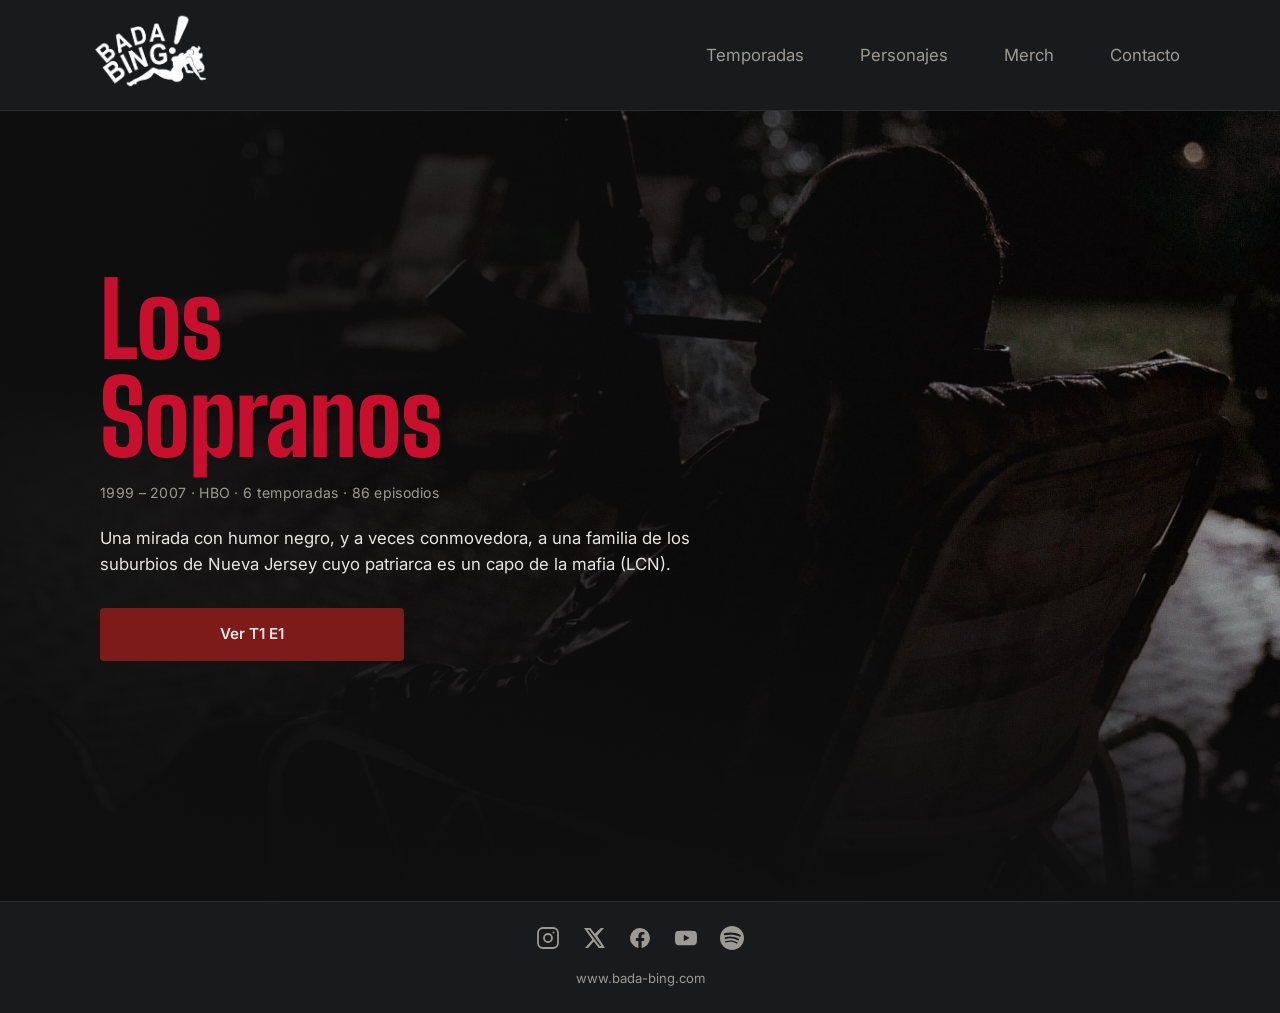
==== index.html @ 545ad64b "primera version" ====
<!DOCTYPE html>
<html lang="es">
<head>
  <meta charset="UTF-8">
  <meta name="viewport" content="width=device-width, initial-scale=1.0">
  <title>Los Sopranos</title>
  <link rel="stylesheet" href="css/estilos.css">
  <link rel="icon" href="img/pato.svg" type="image/svg+xml">
</head>
<body>

  <!-- ===== NAVEGACIÓN ===== -->
  <header class="barra">
     <div class="barra-interna">
    <a href="index.html" class="logo">
       <img src="img/logo.png" alt="Los Soprano">
    </a>
    <button class="hamburguesa" id="btnMenu" aria-label="Abrir menú" aria-expanded="false">
      <span></span>
      <span></span>
      <span></span>
   </button>
    <nav class="nav">
      <ul class="nav-lista">

        <li class="nav-item">
          <a href="temporadas.html" class="nav-link">Temporadas</a>
          <ul class="submenu">
            <li><a href="temporada.html?t=1">Temporada 1</a></li>
            <li><a href="temporada.html?t=2">Temporada 2</a></li>
            <li><a href="temporada.html?t=3">Temporada 3</a></li>
            <li><a href="temporada.html?t=4">Temporada 4</a></li>
            <li><a href="temporada.html?t=5">Temporada 5</a></li>
            <li><a href="temporada.html?t=6">Temporada 6</a></li>
          </ul>
        </li>

        <li class="nav-item">
          <a href="personajes.html" class="nav-link">Personajes</a>
          <ul class="submenu">
            <li><a href="personajes.html#familia">La familia Soprano</a></li>
            <li><a href="personajes.html#organizacion">La organización</a></li>
            <li><a href="personajes.html#otros">Otros</a></li>
          </ul>
        </li>

        <li class="nav-item">
          <a href="merch.html" class="nav-link">Merch</a>
        </li>

<li class="nav-item">
  <a href="contacto.html" class="nav-link">Contacto</a>
</li> 

        

      </ul>
    </nav>
    </div>
  </header>

  <!-- ===== PORTADA ===== -->
  <main class="portada">
    <img src="img/fondo/banner.jpg" alt="" class="portada-fondo">

    <div class="portada-texto">
      <h1>Los <br>Sopranos</h1>
      <p class="portada-datos">1999 – 2007 · HBO · 6 temporadas · 86 episodios</p>
      <p class="portada-descripcion">
        Una mirada con humor negro, y a veces conmovedora, a una familia de los
        suburbios de Nueva Jersey cuyo patriarca es un capo de la mafia (LCN).
      </p>
      <a href="temporadas.html" class="btn">Ver T1 E1</a>
    </div>
  </main>
  
    

  <!-- ===== PIE ===== -->
  <footer class="pie">
    <div class="pie-redes">

      <a href="#" aria-label="Instagram">
        <svg viewBox="0 0 24 24" fill="none" stroke="currentColor" stroke-width="1.8">
          <rect x="2" y="2" width="20" height="20" rx="5"/>
          <circle cx="12" cy="12" r="4"/>
          <circle cx="17.5" cy="6.5" r="1" fill="currentColor" stroke="none"/>
        </svg>
      </a>

      <a href="#" aria-label="X">
        <svg viewBox="0 0 24 24" fill="currentColor">
          <path d="M18.9 2H22l-6.8 7.8L23 22h-6.3l-4.9-6.4L6.1 22H3l7.3-8.3L2 2h6.4l4.4 5.8L18.9 2zm-1.1 18h1.7L7.3 3.8H5.5L17.8 20z"/>
        </svg>
      </a>

      <a href="#" aria-label="Facebook">
        <svg viewBox="0 0 24 24" fill="currentColor">
          <path d="M22 12a10 10 0 10-11.6 9.9v-7H7.9V12h2.5V9.8c0-2.5 1.5-3.9 3.8-3.9 1.1 0 2.2.2 2.2.2v2.5h-1.3c-1.2 0-1.6.8-1.6 1.6V12h2.8l-.4 2.9h-2.3v7A10 10 0 0022 12z"/>
        </svg>
      </a>

      <a href="#" aria-label="YouTube">
        <svg viewBox="0 0 24 24" fill="currentColor">
          <path d="M23 12s0-3.4-.4-5c-.3-.9-1-1.6-1.9-1.9C19 4.7 12 4.7 12 4.7s-7 0-8.7.4c-.9.3-1.6 1-1.9 1.9C1 8.6 1 12 1 12s0 3.4.4 5c.3.9 1 1.6 1.9 1.9 1.7.4 8.7.4 8.7.4s7 0 8.7-.4c.9-.3 1.6-1 1.9-1.9.4-1.6.4-5 .4-5zM9.8 15.3V8.7l5.8 3.3-5.8 3.3z"/>
        </svg>
      </a>

      <a aria-label="Spotify" href="https://open.spotify.com/playlist/7GrrlPeLnO2lFECkvw19rW?si=4fe7040796dd4552" target="_blank" rel="noopener">
        <svg fill="currentColor" viewBox="0 0 24 24"><path d="M12 0C5.4 0 0 5.4 0 12s5.4 12 12 12 12-5.4 12-12S18.66 0 12 0zm5.52 17.28c-.24.36-.66.48-1.02.24-2.82-1.74-6.36-2.1-10.56-1.14-.42.12-.78-.18-.9-.54-.12-.42.18-.78.54-.9 4.56-1.02 8.52-.6 11.64 1.32.42.18.48.66.3 1.02zm1.44-3.3c-.3.42-.84.6-1.26.3-3.24-1.98-8.16-2.58-11.94-1.38-.48.12-1.02-.12-1.14-.6-.12-.48.12-1.02.6-1.14 4.38-1.32 9.78-.66 13.5 1.62.36.18.54.78.24 1.2zm.12-3.36C15.24 8.4 8.82 8.16 5.1 9.3c-.6.18-1.2-.18-1.38-.72-.18-.6.18-1.2.72-1.38 4.32-1.26 11.34-1.02 15.78 1.62.54.3.72 1.02.42 1.56-.3.42-1.02.6-1.56.24z"/></svg>
      </a>

    </div>

    <p class="pie-texto">www.bada-bing.com</p>
  </footer>

  <script src="js/nav.js"></script>
</body>
</html>
---- css/estilos.css ----
@import url('https://fonts.googleapis.com/css2?family=Big+Shoulders+Display:wght@600;800&family=Inter:wght@400;500;600&display=swap');

/* ===== VARIABLES ===== */
:root {
  --negro:       #0f0f10;
  --carbon:      #191a1c;
  --gris:        #2a2c2f;
  --texto:       #e8e6e3;
  --texto-tenue: #9d9a95;
  --bordo:       #7d1a1a;
  --bordo-claro: #a32626;
  --rojo-logo:   #c8102e;
  --radio: 4px;
}

/* ===== RESET ===== */
* { margin: 0; padding: 0; box-sizing: border-box; }

body {
  background-color: var(--negro);
  color: var(--texto);
  font-family: 'Inter', Arial, sans-serif;
  line-height: 1.6;
  min-height: 100vh;
  display: flex;
  flex-direction: column;  
}

a { color: inherit; text-decoration: none; }
ul { list-style: none; }
img { display: block; max-width: 100%; }

:focus-visible {
  outline: 2px solid var(--bordo-claro);
  outline-offset: 3px;
}

/* ===== BARRA / NAV ===== */
.barra {
  position: sticky;
  top: 0;
  z-index: 100;
  background-color: var(--carbon);
  border-bottom: 1px solid var(--gris);
}

.barra-interna {
  max-width: 1200px;
  margin: 0 auto;
  padding: 0 60px;
  display: flex;
  align-items: center;
  height: 110px;
}

.logo {
  display: flex;
  align-items: center;
  height: 100%;
}

.logo img {
  width: 350px;
  height: auto;
  filter: invert(1);
  position: relative;
  left: -125px;
  top: 40px;
  transition: transform .3s ease, filter .3s ease;
  flex-shrink: 0;
}

.logo:hover img {
  transform: scale(1.08) rotate(-4deg);
}

.hamburguesa {
  display: none;
  flex-direction: column;
  justify-content: center;
  gap: 5px;
  width: 40px;
  height: 40px;
  padding: 8px;
  margin-left: auto;
  background: none;
  border: none;
  cursor: pointer;
}

.hamburguesa span {
  display: block;
  height: 2px;
  width: 100%;
  background-color: var(--texto);
  transition: transform .25s, opacity .25s;
}

.hamburguesa.activo span:nth-child(1) {
  transform: translateY(7px) rotate(45deg);
}

.hamburguesa.activo span:nth-child(2) {
  opacity: 0;
}

.hamburguesa.activo span:nth-child(3) {
  transform: translateY(-7px) rotate(-45deg);
}

.nav { margin-left: auto;
      
}

.nav-lista { display: flex; }

.nav-item { position: relative; }

.nav-link {
  display: block;
  padding: 0 28px;
  line-height: 109px;
  font-size: 1.05rem;
  color: var(--texto-tenue);
  transition: color .2s;
}

.nav-item:last-child .nav-link {
  padding-right: 0;
}

.nav-item:hover .nav-link { color: var(--texto); }

/* ===== SUBMENÚ DESPLEGABLE ===== */
.submenu {
  position: absolute;
  top: 100%;
  left: 0;
  min-width: 190px;
  background-color: var(--carbon);
  border: 1px solid var(--gris);
  border-radius: 0 0 var(--radio) var(--radio);
  opacity: 0;
  visibility: hidden;
  transform: translateY(-6px);
  transition: opacity .18s, transform .18s, visibility .18s;
}

.nav-item:hover .submenu,
.nav-item:focus-within .submenu {
  opacity: 1;
  visibility: visible;
  transform: translateY(0);
}

.submenu a {
  display: block;
  padding: 10px 18px;
  font-size: .88rem;
  color: var(--texto-tenue);
  border-left: 2px solid transparent;
  transition: background-color .15s, color .15s, border-color .15s;
}

.submenu a:hover {
  background-color: var(--gris);
  color: var(--texto);
  border-left-color: var(--bordo-claro);
}

/* ===== PORTADA ===== */
.portada {
  position: relative;
  min-height: calc(100vh - 110px);
  display: flex;
  align-items: center;
  flex: 1;
}

.portada-fondo {
  position: absolute;
  inset: 0;
  width: 100%;
  height: 100%;
  object-fit: cover;
  object-position: 72% 20%;
  z-index: -2;
}

.portada::after {
  content: "";
  position: absolute;
  inset: 0;
  background:
    linear-gradient(to right, rgba(15,15,16,.95) 0%, rgba(15,15,16,.55) 60%, transparent 100%),
    linear-gradient(to top, var(--negro) 0%, transparent 45%);
  z-index: -1;
}

.portada-texto {
  max-width: 1200px;
  margin: 0 auto;
  padding: 0 60px;
  width: 100%;
  position: relative;
  top: -40px;
}

.portada-texto h1,
.portada-datos,
.portada-descripcion {
  max-width: 640px;
}

.portada-texto h1 {
  font-family: 'Big Shoulders Display', Impact, sans-serif;
  font-size: clamp(3.5rem, 8vw, 6.5rem);
  font-weight: 800;
  line-height: .95;
  letter-spacing: -1px;
  color: var(--rojo-logo);
  margin-bottom: 16px;
}

.portada-datos {
  font-size: .88rem;
  letter-spacing: .3px;
  color: var(--texto-tenue);
  margin-bottom: 20px;
}

.portada-descripcion {
  font-size: 1.05rem;
  margin-bottom: 30px;
}

/* ===== BOTÓN ===== */
.btn {
  display: inline-block;
  padding: 14px 120px;
  background-color: var(--bordo);
  color: var(--texto);
  border: none;
  border-radius: var(--radio);
  font-family: inherit;
  font-size: .95rem;
  font-weight: 600;
  cursor: pointer;
  transition: background-color .2s;
}

.btn:hover { background-color: var(--bordo-claro); }

/* ===== PIE ===== */
.pie {
  padding: 24px 60px;
  text-align: center;
  border-top: 1px solid var(--gris);
  background-color: var(--carbon);
}

.pie-redes {
  display: flex;
  justify-content: center;
  gap: 22px;
  margin-bottom: 10px;
}

.pie-redes a {
  color: var(--texto-tenue);
  transition: color .2s, transform .2s;
}

.pie-redes a:hover {
  color: var(--bordo-claro);
  transform: translateY(-2px);
}

.pie-redes svg {
  width: 24px;
  height: 24px;
}

.pie-texto {
  font-size: .82rem;
  color: var(--texto-tenue);
}

/* ===== RESPONSIVE ===== */
@media (max-width: 800px) {

  .barra-interna {
  padding: 0 22px;
  height: 68px;
  }

    .logo img {
    width: 200px;
    height: auto;
    padding-top: 40px;
    position: static;
    margin-left: -45px;
  }

    .hamburguesa {
    display: flex;
    position: relative;
    z-index: 100;
  }

    .nav {
    position: fixed;
    top: 0;
    right: 0;
    bottom: 0;
    left: auto;
    width: 220px;
    margin-left: 0;
    padding-top: 80px;
    background-color: var(--carbon);
    border-left: 1px solid var(--gris);
    max-height: none;
    overflow-y: auto;
    transform: translateX(100%);
    transition: transform .3s ease;
    z-index: 90;
  }

  .nav.abierto {
    transform: translateX(0);
  }


  .nav-lista {
    flex-direction: column;
    width: 100%;
  }

  .nav-link {
    line-height: normal;
    padding: 14px 24px;
    text-align: left;
    font-size: 1rem;
  }

  .submenu {
    position: static;
    opacity: 1;
    visibility: visible;
    transform: none;
    border: none;
    border-left: 2px solid var(--gris);
    margin-left: 10px;
    display: none;
  }
    .nav-item {
    border-bottom: 1px solid var(--gris);
  }

  .nav-item.abierto .submenu { display: block; }

  .pie-redes svg {
  width: 19px;
  height: 19px;
  }

  .pie-redes {
  gap: 26px;
  margin-bottom: 6px;
  }

  .pie-texto {
  font-size: .75rem;
  }  

  .pie { 
    padding: 24px 22px;
    line-height: 1.2;
   }

  .portada {
    min-height: auto;
    padding: 180px 0 40px;
  }

  .portada-texto h1 { margin-bottom: 8px; }

  .portada-texto { 
    padding: 0 22px;
    margin-bottom: 10px;
   }

  .portada-descripcion { 
    font-size: .75rem; 
    margin-bottom: 16px;
  }

  .portada-datos { font-size: .6rem; }  

  .portada-fondo { object-position: center 8%; }

  .portada::after {
  background: linear-gradient(to top, var(--negro) 0%, 
  rgba(15,15,16,.9) 35%, rgba(15,15,16,.35) 
  75%, rgba(15,15,16,.55) 100%);
}



}

@media (prefers-reduced-motion: reduce) {
  * { transition: none !important; }
}


/* =========================================
   PÁGINA: TEMPORADAS (Nuevo)
========================================= */

.pagina-interna {
  padding: 60px 48px;
  flex: 1; 
  max-width: 1200px;
  margin: 0 auto;
  width: 100%;
}

.titulo-seccion {
  font-family: 'Big Shoulders Display', Impact, sans-serif;
  font-size: clamp(2.5rem, 5vw, 4rem);
  font-weight: 800;
  color: var(--rojo-logo);
  margin-bottom: 10px;
  text-transform: uppercase;
  letter-spacing: -1px;
}

.subtitulo-seccion {
  font-size: 1.1rem;
  color: var(--texto-tenue);
  margin-bottom: 50px;
}

.lista-temporadas {
  display: flex;
  flex-direction: column;
  gap: 40px;
}

.temporada-card {
  display: flex;
  flex-wrap: wrap;
  background-color: var(--carbon);
  border: 1px solid var(--gris);
  border-radius: var(--radio);
  overflow: hidden;
  cursor: pointer;
  transition: transform 0.2s, box-shadow 0.2s;
}

.temporada-card:hover {
  transform: translateY(-5px);
  box-shadow: 0 10px 20px rgba(0, 0, 0, 0.5);
  border-color: var(--bordo-claro);
}

.temporada-img-contenedor {
  flex: 0 0 250px;
  background-color: var(--negro);
}
.temporada-img-contenedor img {
  width: 100%;
  height: 100%;
  object-fit: cover;
  object-position: center;
}

.temporada-info {
  flex: 1 1 300px;
  min-width: 0;
  padding: 30px;
  display: flex;
  flex-direction: column;
  justify-content: center;
}

.temporada-info h2 {
  font-family: 'Big Shoulders Display', Impact, sans-serif;
  font-size: 2.2rem;
  color: var(--texto);
  margin-bottom: 5px;
  line-height: 1;
}

.temporada-meta {
  font-size: 0.9rem;
  color: var(--texto-tenue);
  margin-bottom: 15px;
  text-transform: uppercase;
  letter-spacing: 1px;
}

.temporada-meta span {
  color: var(--bordo-claro);
  font-weight: 600;
}

.temporada-info p {
  color: var(--texto);
  margin-bottom: 25px;
  font-size: 1rem;
  line-height: 1.7;
}

.link-episodios {
  align-self: flex-start;
  display: inline-flex;
  align-items: center;
  color: var(--bordo-claro);
  font-weight: 600;
  font-size: 0.95rem;
  transition: color 0.2s;
}

.link-episodios::after {
  content: '→';
  margin-left: 8px;
  transition: transform 0.2s;
}

.link-episodios:hover {
  color: var(--rojo-logo);
}

.link-episodios:hover::after {
  transform: translateX(5px);
}

.episodios-preview {
  width: 100%;
  max-height: 0;
  overflow: hidden;
  display: flex;
  flex-wrap: wrap;
  gap: 14px;
  padding: 0 30px;
  background-color: var(--negro);
  transition: max-height .35s ease, padding .35s ease;
}

.temporada-card:hover .episodios-preview {
  max-height: 800px;
  padding: 20px 30px;
}

.mini-episodio {
  width: 130px;
  transition: transform .2s;
}

.mini-episodio img {
  width: 100%;
  height: 74px;
  object-fit: cover;
  border-radius: 3px;
  margin-bottom: 6px;
  filter: grayscale(.5) brightness(.75);
  transition: filter .25s;
}

.mini-episodio span {
  display: block;
  font-size: .75rem;
  line-height: 1.3;
  color: var(--texto-tenue);
}

.mini-episodio:hover {
  transform: translateY(-4px);
}

.mini-episodio:hover img {
  filter: grayscale(0) brightness(1);
}

.mini-episodio:hover span {
  color: var(--texto);
}






/* --- Responsive Exclusivo para Temporadas --- */
@media (max-width: 800px) {
  .pagina-interna {
    padding: 40px 22px;
  }

  .temporada-card {
    flex-direction: column;
  }

  .temporada-img-contenedor {
    flex: auto;
    height: 250px; 
  }

  .temporada-info {
  padding: 20px;
}

  .temporada-info h2 {
    font-size: 1.8rem;
  }
}

/* =========================================
   PÁGINA: CONTACTO
========================================= */

.contenedor-contacto {
  max-width: 1200px; /* Hacemos el contenedor un poco más angosto para el formulario */
}

.contacto-info {
 
  margin-bottom: 40px;
}

.contacto-info .subtitulo-seccion {
  margin-bottom: 20px;
}

.formulario-contacto {
  background-color: var(--carbon);
  padding: 40px;
  border: 1px solid var(--gris);
  border-radius: var(--radio);
  box-shadow: 0 4px 15px rgba(0, 0, 0, 0.3);
}

.form-grupo {
  margin-bottom: 25px;
}

.form-label {
  display: block;
  font-weight: 600;
  margin-bottom: 8px;
  color: var(--texto);
  font-size: 0.95rem;
}

.form-input {
  width: 100%;
  padding: 14px;
  background-color: var(--negro);
  border: 1px solid var(--gris);
  border-radius: var(--radio);
  color: var(--texto);
  font-family: 'Inter', Arial, sans-serif;
  font-size: 1rem;
  transition: border-color 0.2s, box-shadow 0.2s;
}

.form-input::placeholder {
  color: var(--texto-tenue);
  opacity: 0.6;
}

/* Cambia el color del borde cuando haces clic para escribir */
.form-input:focus {
  outline: none;
  border-color: var(--bordo-claro);
  box-shadow: 0 0 0 2px rgba(163, 38, 38, 0.2);
}

/* Estilo especial para el campo de selección (select) */
select.form-input {
  appearance: none;
  background-image: url("data:image/svg+xml;charset=US-ASCII,%3Csvg%20xmlns%3D%22http%3A%2F%2Fwww.w3.org%2F2000%2Fsvg%22%20width%3D%22292.4%22%20height%3D%22292.4%22%3E%3Cpath%20fill%3D%22%239d9a95%22%20d%3D%22M287%2069.4a17.6%2017.6%200%200%200-13-5.4H18.4c-5%200-9.3%201.8-12.9%205.4A17.6%2017.6%200%200%200%200%2082.2c0%205%201.8%209.3%205.4%2012.9l128%20127.9c3.6%203.6%207.8%205.4%2012.8%205.4s9.2-1.8%2012.8-5.4L287%2095c3.5-3.5%205.4-7.8%205.4-12.8%200-5-1.9-9.2-5.5-12.8z%22%2F%3E%3C%2Fsvg%3E");
  background-repeat: no-repeat;
  background-position: right 15px center;
  background-size: 12px auto;
  cursor: pointer;
}

.form-input[type="text"],
.form-input[type="email"] {
  height: 50px;
}

.btn-contacto {
  width: 100%;
  padding: 16px;
  font-size: 1.1rem;
  margin-top: 10px;
}

.contacto-grid {
  display: flex;
  gap: 40px;
  align-items: stretch;
}

.formulario-contacto {
  flex: 1 1 460px;
  min-width: 0;
}

.contacto-imagen {
  flex: 1 1 380px;
  border-radius: var(--radio);
  overflow: hidden;
}

.contacto-imagen img {
  width: 100%;
  height: 100%;
  object-fit: cover;
}

@media (max-width: 900px) {
  .contacto-grid {
    flex-direction: column;
  }

  .contacto-imagen {
    height: 260px;
  }
}

/* --- Responsive Exclusivo para Contacto --- */
@media (max-width: 800px) {
  .formulario-contacto {
    padding: 25px 20px;
  }
}

/* =========================================
   PÁGINA: PERSONAJES (Corregido)
========================================= */

.seccion-grupo {
  margin-bottom: 50px;
}

.titulo-grupo {
  font-family: 'Big Shoulders Display', Impact, sans-serif;
  font-size: 2rem;
  color: var(--texto);
  border-bottom: 2px solid var(--gris);
  padding-bottom: 8px;
  margin-bottom: 25px;
  text-transform: uppercase;
  letter-spacing: .5px;
}

.grid-personajes {
  display: grid;
  grid-template-columns: repeat(auto-fill, minmax(320px, 1fr));
  gap: 30px; 
}

.personaje-card {
  background-color: var(--carbon);
  border: 1px solid var(--gris);
  border-radius: var(--radio);
  overflow: hidden;
  display: flex;
  flex-direction: column;
  height: 100%;
  transition: transform 0.2s, box-shadow 0.2s, border-color 0.2s;
}

.personaje-card:hover {
  transform: translateY(-5px);
  box-shadow: 0 10px 20px rgba(0, 0, 0, 0.4);
  border-color: var(--bordo-claro);
}

.personaje-img {
  height: 280px;
  min-height: 280px;
  background-color: var(--negro);
  flex-shrink: 0;
}

.personaje-img img {
  width: 100%;
  height: 100%;
  object-fit: cover;
  object-position: center top;
}

.personaje-info {
  padding: 24px;
  display: flex;
  flex-direction: column;
  flex: 1;
}

.personaje-info h3 {
  font-family: 'Big Shoulders Display', Impact, sans-serif;
  font-size: 1.8rem;
  color: var(--texto);
  line-height: 1;
  margin-bottom: 6px;
}

.rol {
  font-size: 0.85rem;
  text-transform: uppercase;
  letter-spacing: 1px;
  color: var(--bordo-claro);
  font-weight: 600;
  margin-bottom: 14px;
}

.personaje-info p {
  color: var(--texto-tenue);
  font-size: 0.95rem;
  line-height: 1.6;
}

/* --- Responsive para Personajes --- */
@media (max-width: 800px) {
  .grid-personajes {
    grid-template-columns: 1fr;
  }
  
  .personaje-img {
    height: 240px;
    min-height: 240px;
  }
}

/* =========================================
   PÁGINA: EPISODIOS DE UNA TEMPORADA
========================================= */

.link-volver {
  display: inline-block;
  margin-bottom: 24px;
  font-size: .9rem;
  color: var(--texto-tenue);
  transition: color .2s;
}

.link-volver::before {
  content: '← ';
}

.link-volver:hover {
  color: var(--bordo-claro);
}

.lista-episodios {
  display: flex;
  flex-direction: column;
  gap: 20px;
}

.episodio-card {
  display: flex;
  background-color: var(--carbon);
  border: 1px solid var(--gris);
  border-radius: var(--radio);
  overflow: hidden;
  transition: border-color .2s, transform .2s;
}

.episodio-card:hover {
  border-color: var(--bordo-claro);
  transform: translateX(4px);
}

.episodio-img {
  flex: 0 0 200px;
  background-color: var(--negro);
}

.episodio-img img {
  width: 100%;
  height: 100%;
  object-fit: cover;
}

.episodio-info {
  padding: 20px 24px;
  display: flex;
  flex-direction: column;
  justify-content: center;
}

.episodio-num {
  font-size: .75rem;
  text-transform: uppercase;
  letter-spacing: 1px;
  color: var(--bordo-claro);
  font-weight: 600;
  margin-bottom: 6px;
}

.episodio-info h3 {
  font-family: 'Big Shoulders Display', Impact, sans-serif;
  font-size: 1.6rem;
  line-height: 1;
  color: var(--texto);
  margin-bottom: 10px;
}

.episodio-info p {
  font-size: .95rem;
  color: var(--texto-tenue);
  line-height: 1.6;
}

.aviso-vacio {
  color: var(--texto-tenue);
  font-style: italic;
  padding: 40px 0;
  text-align: center;
}

@media (max-width: 800px) {
  .episodio-card {
    flex-direction: column;
  }

  .episodio-img {
    flex: auto;
    height: 180px;
  }

  .episodio-info {
    padding: 16px 18px;
  }

  .episodio-info h3 {
    font-size: 1.4rem;
  }
}

/* =========================================
   PÁGINA: MERCH
========================================= */

.grid-merch {
  display: grid;
  grid-template-columns: repeat(auto-fill, minmax(250px, 1fr));
  gap: 26px;
}

.producto-card {
  display: flex;
  flex-direction: column;
  background-color: var(--carbon);
  border: 1px solid var(--gris);
  border-radius: var(--radio);
  overflow: hidden;
  transition: transform .2s, border-color .2s, box-shadow .2s;
}

.producto-card:hover {
  transform: translateY(-5px);
  border-color: var(--bordo-claro);
  box-shadow: 0 10px 20px rgba(0,0,0,.4);
}

.producto-img {
  height: 240px;
  background-color: var(--negro);
  overflow: hidden;
}

.producto-img img {
  width: 100%;
  height: 100%;
  object-fit: cover;
  transition: transform .35s;
}

.producto-card:hover .producto-img img {
  transform: scale(1.06);
}

.producto-info {
  padding: 20px;
  display: flex;
  flex-direction: column;
  flex: 1;
}

.producto-info h3 {
  font-family: 'Big Shoulders Display', Impact, sans-serif;
  font-size: 1.5rem;
  line-height: 1.1;
  color: var(--texto);
  margin-bottom: 8px;
}

.producto-desc {
  font-size: .88rem;
  color: var(--texto-tenue);
  line-height: 1.5;
  margin-bottom: 18px;
  flex: 1;
}

.producto-pie {
  display: flex;
  align-items: center;
  justify-content: space-between;
  gap: 12px;
}

.producto-precio {
  font-size: 1.15rem;
  font-weight: 600;
  color: var(--texto);
}

.btn-comprar {
  padding: 9px 20px;
  background-color: var(--bordo);
  color: var(--texto);
  border: none;
  border-radius: var(--radio);
  font-family: inherit;
  font-size: .88rem;
  font-weight: 600;
  cursor: pointer;
  transition: background-color .2s;
}

.btn-comprar:hover {
  background-color: var(--bordo-claro);
}

@media (max-width: 800px) {
  .grid-merch {
    grid-template-columns: 1fr;
    gap: 20px;
  }

  .producto-img {
    height: 220px;
  }
}
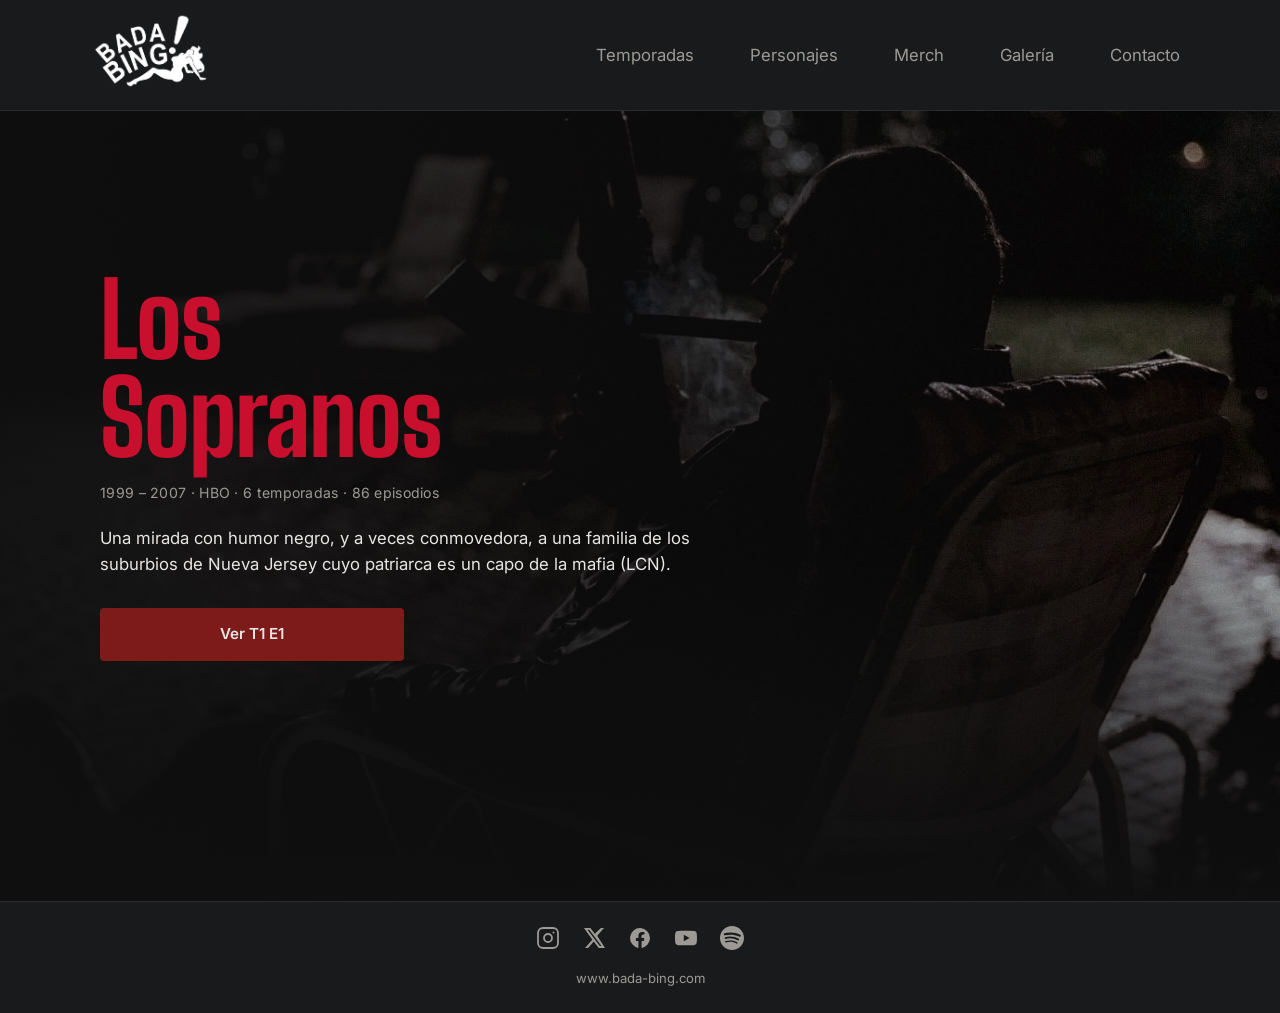
==== commit 547619ce: "agrego galeria al nav" ====
--- a/index.html
+++ b/index.html
@@ -48,9 +48,13 @@
           <a href="merch.html" class="nav-link">Merch</a>
         </li>
 
-<li class="nav-item">
-  <a href="contacto.html" class="nav-link">Contacto</a>
-</li> 
+        <li class="nav-item">
+            <a href="galeria.html" class="nav-link">Galería</a>
+        </li>
+
+        <li class="nav-item">
+         <a href="contacto.html" class="nav-link">Contacto</a>
+        </li> 
 
         
 
--- a/css/estilos.css
+++ b/css/estilos.css
@@ -1052,3 +1052,40 @@
   }
 }
 
+/* =========================================
+   PÁGINA: GALERÍA
+========================================= */
+
+.grid-galeria {
+  display: grid;
+  grid-template-columns: repeat(auto-fill, minmax(260px, 1fr));
+  gap: 14px;
+}
+
+.grid-galeria a {
+  display: block;
+  aspect-ratio: 4 / 3;
+  overflow: hidden;
+  border-radius: var(--radio);
+  border: 1px solid var(--gris);
+}
+
+.grid-galeria img {
+  width: 100%;
+  height: 100%;
+  object-fit: cover;
+  filter: grayscale(.4) brightness(.85);
+  transition: transform .35s, filter .35s;
+}
+
+.grid-galeria a:hover img {
+  transform: scale(1.06);
+  filter: grayscale(0) brightness(1);
+}
+
+@media (max-width: 800px) {
+  .grid-galeria {
+    grid-template-columns: 1fr 1fr;
+    gap: 8px;
+  }
+}
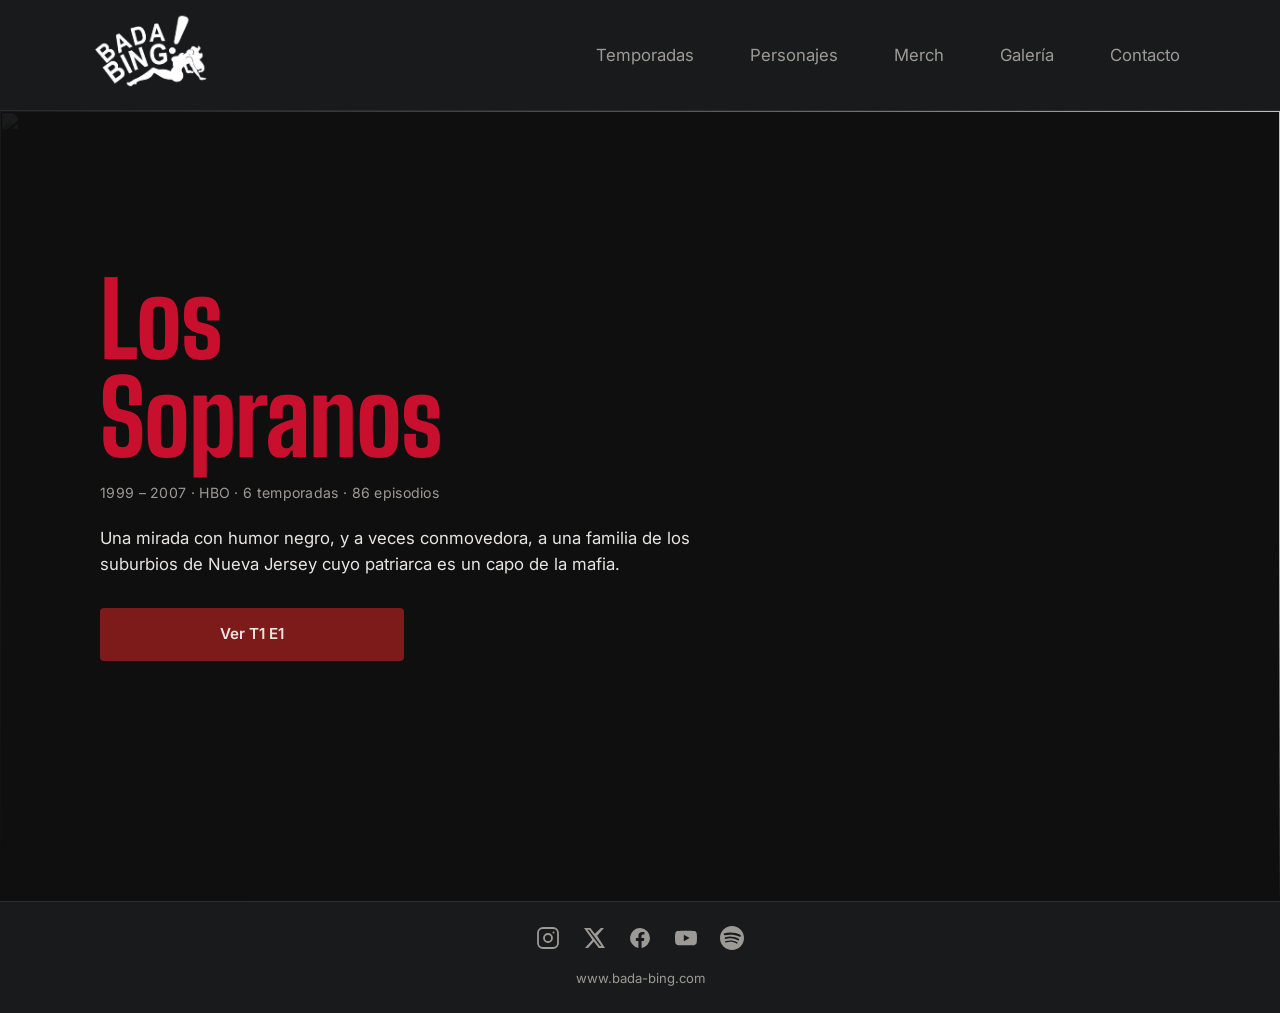
==== commit 702916b1: "optimizado imagenes" ====
--- a/index.html
+++ b/index.html
@@ -65,14 +65,14 @@
 
   <!-- ===== PORTADA ===== -->
   <main class="portada">
-    <img src="img/fondo/banner.jpg" alt="" class="portada-fondo">
+    <img src="img/fondo/banner.webp" alt="" class="portada-fondo">
 
     <div class="portada-texto">
       <h1>Los <br>Sopranos</h1>
       <p class="portada-datos">1999 – 2007 · HBO · 6 temporadas · 86 episodios</p>
       <p class="portada-descripcion">
         Una mirada con humor negro, y a veces conmovedora, a una familia de los
-        suburbios de Nueva Jersey cuyo patriarca es un capo de la mafia (LCN).
+        suburbios de Nueva Jersey cuyo patriarca es un capo de la mafia.
       </p>
       <a href="temporadas.html" class="btn">Ver T1 E1</a>
     </div>
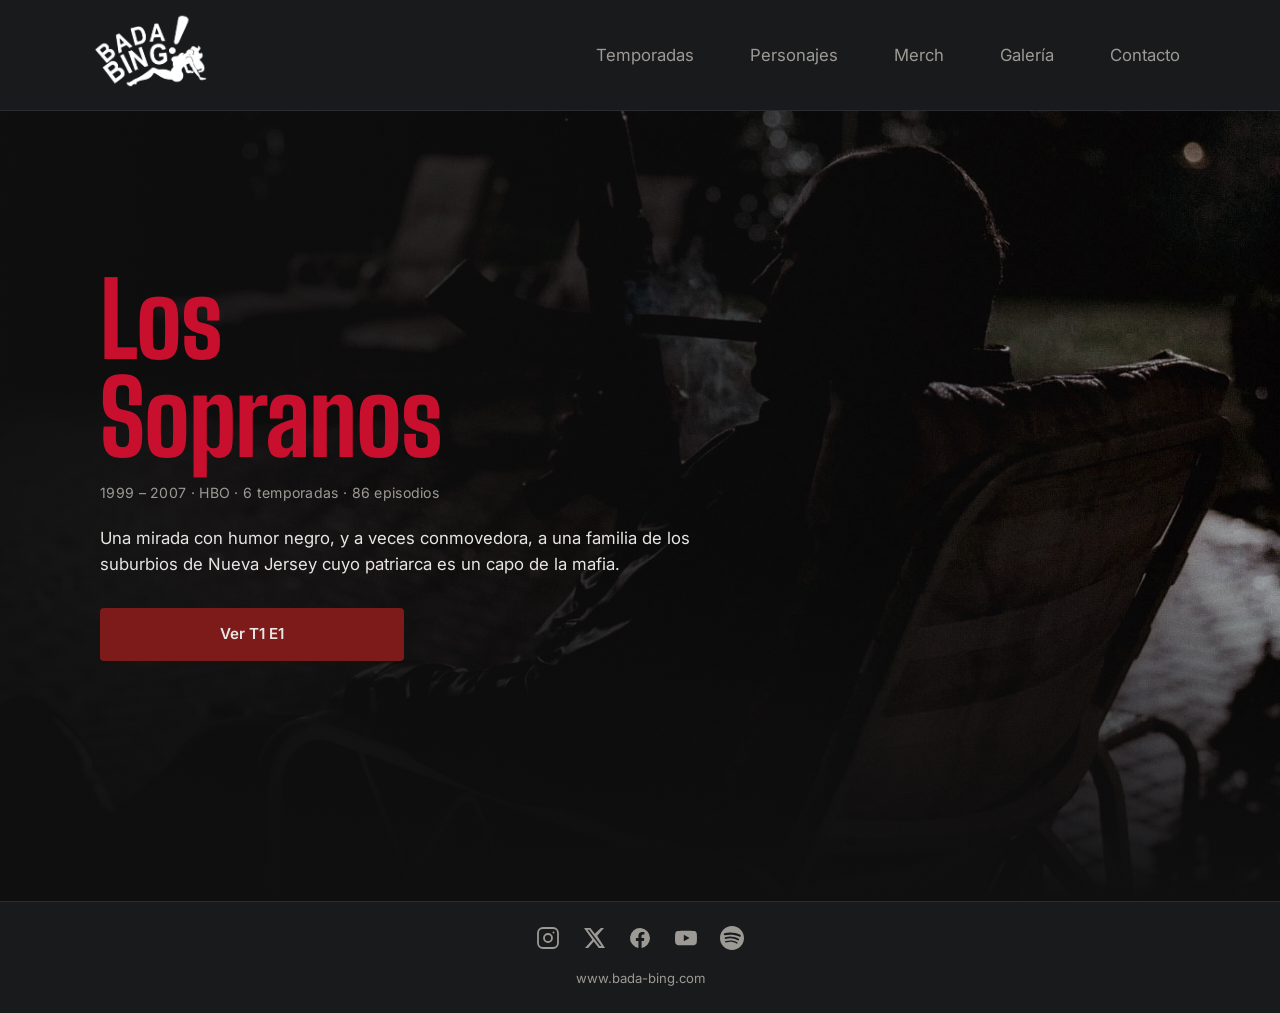
==== commit 2322f289: "optimizado imagenes" ====
--- a/index.html
+++ b/index.html
@@ -65,7 +65,7 @@
 
   <!-- ===== PORTADA ===== -->
   <main class="portada">
-    <img src="img/fondo/banner.webp" alt="" class="portada-fondo">
+    <img src="img/fondo/banner.jpg" alt="" class="portada-fondo">
 
     <div class="portada-texto">
       <h1>Los <br>Sopranos</h1>
